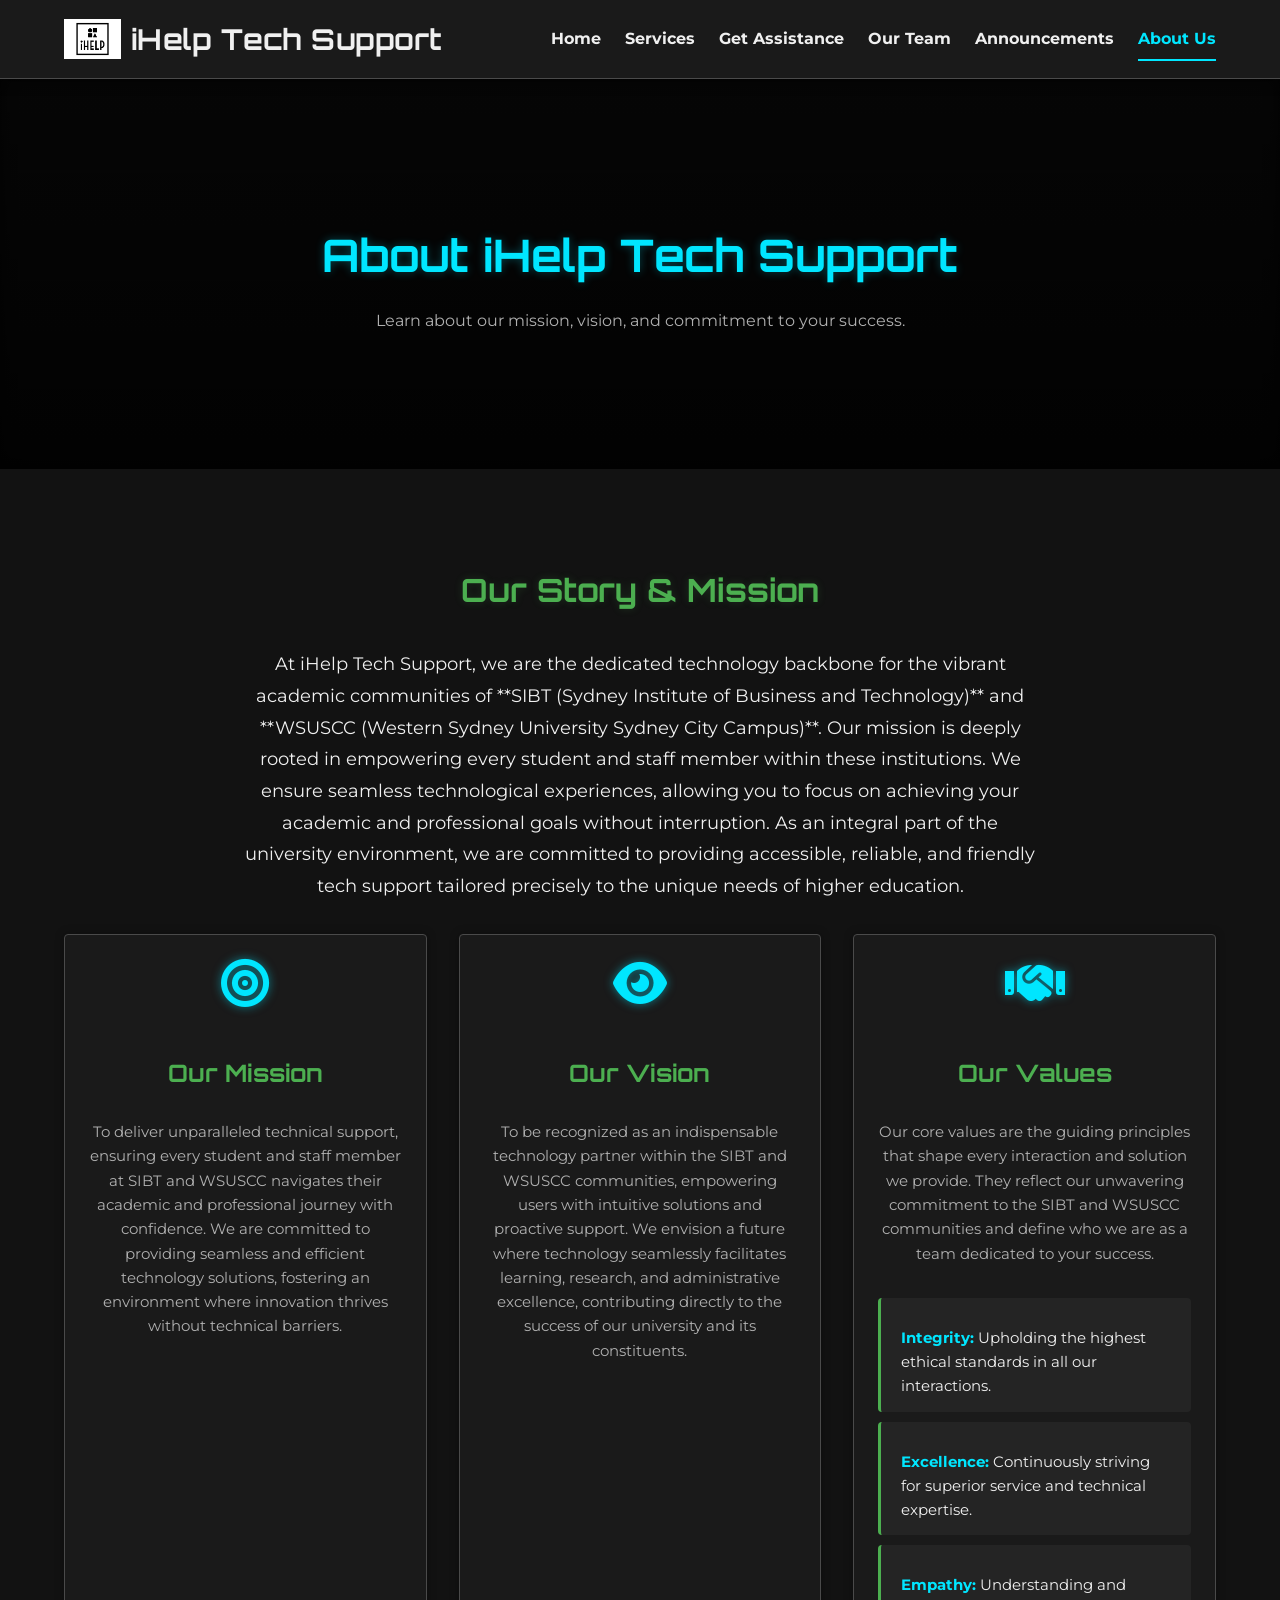
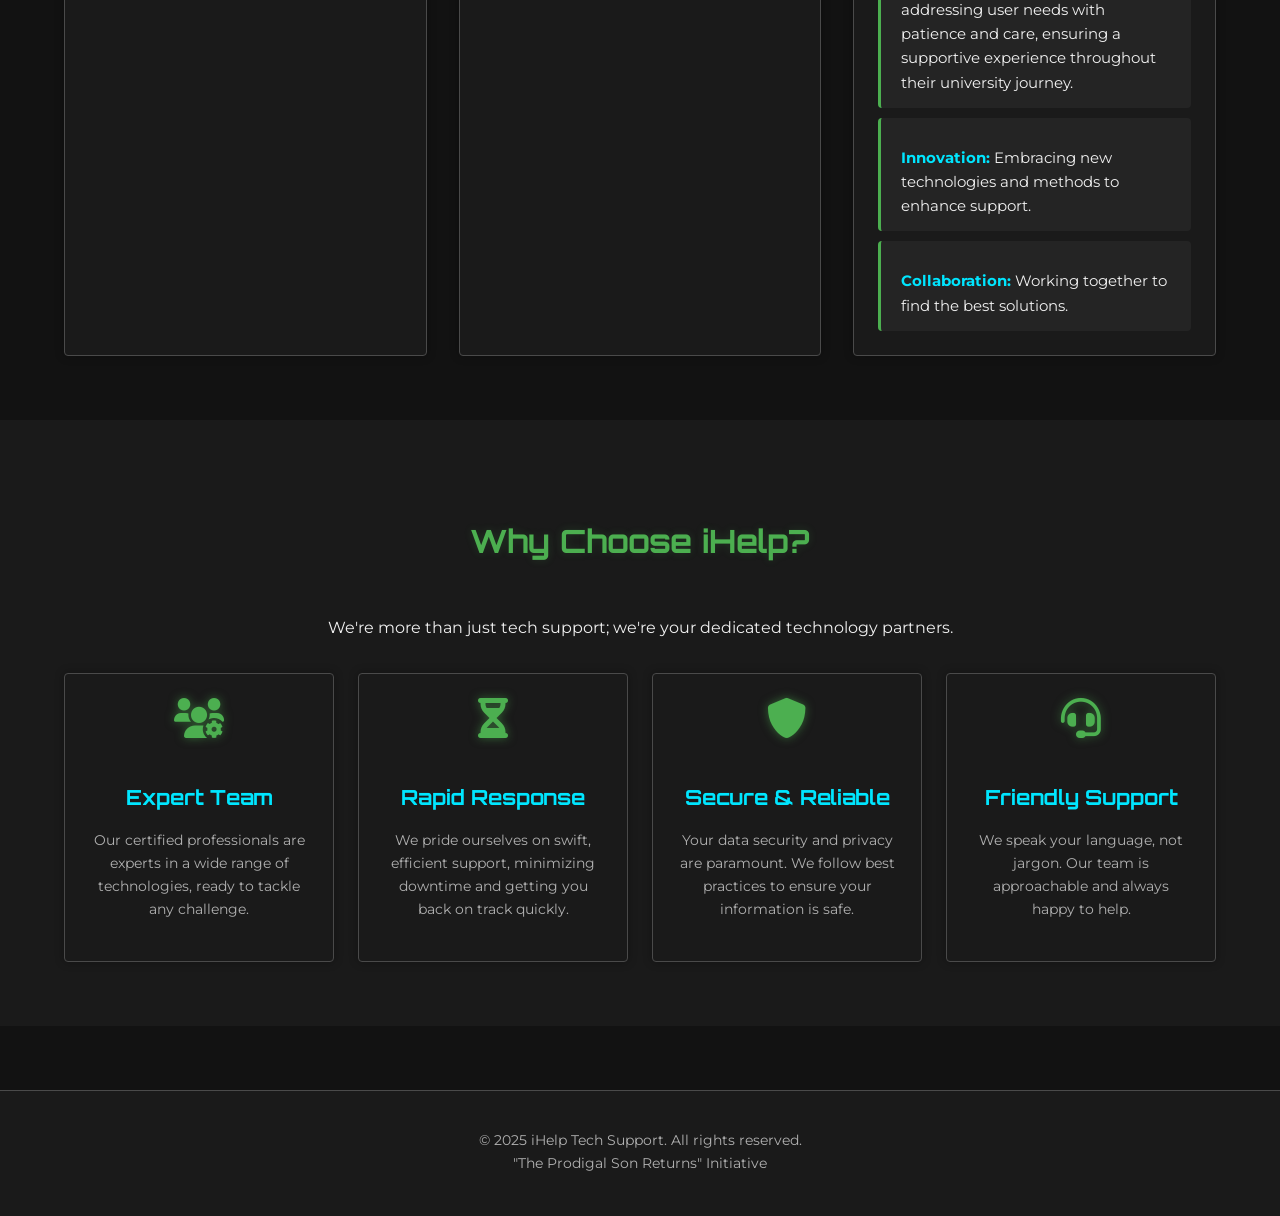
==== about.html @ b821021f "Initial upload of Mark 47 support tool" ====
<!DOCTYPE html>
<html lang="en">
<head>
    <meta charset="UTF-8">
    <meta name="viewport" content="width=device-width, initial-scale=1.0">
    <title>About Us - iHelp Tech Support</title>
    <link rel="stylesheet" href="css/style.css">
    <link href="https://fonts.googleapis.com/css2?family=Montserrat:wght@300;400;700&family=Orbitron:wght@400;700&display=swap" rel="stylesheet">
    <link rel="icon" href="img/favicon.png">
    <link rel="stylesheet" href="https://cdnjs.cloudflare.com/ajax/libs/font-awesome/6.0.0/css/all.min.css" integrity="sha512-9usAa10IRO0HhonpyAIVpjrylPvoDwiPUiKdWk5t3PyolY1cOd4DSE0Ga+ri4AuTroPR5aQvXU9xC6qOPnzFeg==" crossorigin="anonymous" referrerpolicy="no-referrer" />
</head>
<body>
    <header class="navbar">
        <div class="container">
            <div class="logo">
                <img src="img/ihelp-tech-support-logo.jpg" alt="iHelp Tech Support Logo">
                <h1>iHelp Tech Support</h1>
            </div>
            <nav>
                <ul>
                    <li><a href="index.html">Home</a></li>
                    <li><a href="services.html">Services</a></li>
                    <li><a href="get-assistance.html">Get Assistance</a></li>
                    <li><a href="team.html">Our Team</a></li>
                    <li><a href="announcements.html">Announcements</a></li>
                    <li><a href="about.html" class="active">About Us</a></li>
                </ul>
            </nav>
        </div>
    </header>

    <main>
        <section id="hero-about" class="hero-section small-hero">
            <div class="hero-content">
                <h2>About iHelp Tech Support</h2>
                <p>Learn about our mission, vision, and commitment to your success.</p>
            </div>
            <div class="hero-overlay"></div>
        </section>

        <section id="our-story" class="section-padded">
            <div class="container">
                <h3>Our Story & Mission</h3>
                <p class="text-center">
                    At iHelp Tech Support, we are the dedicated technology backbone for the vibrant academic communities of **SIBT (Sydney Institute of Business and Technology)** and **WSUSCC (Western Sydney University Sydney City Campus)**. Our mission is deeply rooted in empowering every student and staff member within these institutions. We ensure seamless technological experiences, allowing you to focus on achieving your academic and professional goals without interruption. As an integral part of the university environment, we are committed to providing accessible, reliable, and friendly tech support tailored precisely to the unique needs of higher education.
                </p>

                <div class="about-grid">
                    <div class="about-card">
                        <i class="fas fa-bullseye"></i>
                        <h4>Our Mission</h4>
                        <p>
                            To deliver unparalleled technical support, ensuring every student and staff member at SIBT and WSUSCC navigates their academic and professional journey with confidence. We are committed to providing seamless and efficient technology solutions, fostering an environment where innovation thrives without technical barriers.
                        </p>
                    </div>
                    <div class="about-card">
                        <i class="fas fa-eye"></i>
                        <h4>Our Vision</h4>
                        <p>
                            To be recognized as an indispensable technology partner within the SIBT and WSUSCC communities, empowering users with intuitive solutions and proactive support. We envision a future where technology seamlessly facilitates learning, research, and administrative excellence, contributing directly to the success of our university and its constituents.
                        </p>
                    </div>
                    <div class="about-card">
                        <i class="fas fa-handshake"></i>
                        <h4>Our Values</h4>
                        <p>
                            Our core values are the guiding principles that shape every interaction and solution we provide. They reflect our unwavering commitment to the SIBT and WSUSCC communities and define who we are as a team dedicated to your success.
                        </p>
                        <div class="values-list-container">
                            <div class="value-item">
                                <p><strong>Integrity:</strong> Upholding the highest ethical standards in all our interactions.</p>
                            </div>
                            <div class="value-item">
                                <p><strong>Excellence:</strong> Continuously striving for superior service and technical expertise.</p>
                            </div>
                            <div class="value-item">
                                <p><strong>Empathy:</strong> Understanding and addressing user needs with patience and care, ensuring a supportive experience throughout their university journey.</p>
                            </div>
                            <div class="value-item">
                                <p><strong>Innovation:</strong> Embracing new technologies and methods to enhance support.</p>
                            </div>
                            <div class="value-item">
                                <p><strong>Collaboration:</strong> Working together to find the best solutions.</p>
                            </div>
                        </div>
                    </div>
                </div>
            </div>
        </section>

        <section id="why-choose-us" class="section-padded bg-dark-secondary">
            <div class="container">
                <h3>Why Choose iHelp?</h3>
                <p class="text-center color-text-muted">
                    We're more than just tech support; we're your dedicated technology partners.
                </p>
                <div class="features-grid">
                    <div class="feature-item">
                        <i class="fas fa-users-cog"></i>
                        <h4>Expert Team</h4>
                        <p>Our certified professionals are experts in a wide range of technologies, ready to tackle any challenge.</p>
                    </div>
                    <div class="feature-item">
                        <i class="fas fa-hourglass-half"></i>
                        <h4>Rapid Response</h4>
                        <p>We pride ourselves on swift, efficient support, minimizing downtime and getting you back on track quickly.</p>
                    </div>
                    <div class="feature-item">
                        <i class="fas fa-shield-alt"></i>
                        <h4>Secure & Reliable</h4>
                        <p>Your data security and privacy are paramount. We follow best practices to ensure your information is safe.</p>
                    </div>
                    <div class="feature-item">
                        <i class="fas fa-headset"></i>
                        <h4>Friendly Support</h4>
                        <p>We speak your language, not jargon. Our team is approachable and always happy to help.</p>
                    </div>
                </div>
            </div>
        </section>
    </main>

    <footer>
        <div class="container">
            <p>&copy; 2025 iHelp Tech Support. All rights reserved. <br> "The Prodigal Son Returns" Initiative</p>
        </div>
    </footer>

    <script src="js/script.js"></script>
</body>
</html>
---- css/style.css ----
/* --- Global Styles & Variables (Mark 47 Theme - Original Colors) --- */
:root {
    /* --- Core Colors --- */
    --color-dark-primary: #121212; /* Very dark almost black */
    --color-dark-secondary: #1a1a1a; /* Slightly lighter dark for backgrounds */
    --color-metallic-accent: #4a4a4a; /* Dark metallic gray for borders/lines */

    --color-arc-reactor-blue: #00e6ff; /* Original bright blue */
    --color-repulsor-orange: #4CAF50; /* Changed from orange to a vibrant green */
    --color-danger: #AA0000; /* Darker red for errors */

    /* --- Text Colors --- */
    --color-text-light: #F0F0F0; /* Brighter white for main text */
    --color-text-muted: #B0B0B0; /* Slightly lighter gray for secondary text */

    /* --- Spacing & Sizing --- */
    --spacing-unit: 1rem; /* Base unit for padding, margins */
    --border-radius-sharp: 4px; /* Slightly rounded corners */
    --border-radius-pill: 50px; /* For pill-shaped elements */
}

/* --- General Body & Typography --- */
body {
    font-family: 'Montserrat', sans-serif;
    margin: 0;
    padding: 0;
    background-color: var(--color-dark-primary);
    color: var(--color-text-light);
    line-height: 1.6;
    overflow-x: hidden; /* Prevent horizontal scroll */
}

.container {
    width: 90%;
    max-width: 1200px;
    margin: 0 auto;
    padding: 0 var(--spacing-unit);
}

h1, h2, h3, h4, h5, h6 {
    font-family: 'Orbitron', sans-serif;
    color: var(--color-arc-reactor-blue);
    margin-bottom: var(--spacing-unit);
}

h2 { font-size: 2.5rem; }
h3 { font-size: 2rem; }
h4 { font-size: 1.5rem; }

p {
    margin-bottom: var(--spacing-unit);
}

a {
    color: var(--color-arc-reactor-blue);
    text-decoration: none;
    transition: color 0.3s ease;
}

a:hover {
    color: var(--color-repulsor-orange);
}

/* --- Buttons --- */
.btn {
    display: inline-block;
    padding: 0.8rem 1.8rem;
    border-radius: var(--border-radius-sharp);
    font-weight: bold;
    text-transform: uppercase;
    letter-spacing: 1px;
    transition: background-color 0.3s ease, color 0.3s ease, box-shadow 0.3s ease;
    margin-right: var(--spacing-unit);
    text-align: center;
    white-space: nowrap; /* Prevent button text from wrapping */
}

.btn.primary-btn {
    background-color: var(--color-repulsor-orange);
    color: var(--color-dark-primary);
    border: 1px solid var(--color-repulsor-orange);
}

.btn.primary-btn:hover {
    background-color: var(--color-dark-secondary);
    color: var(--color-repulsor-orange);
    box-shadow: 0 0 15px rgba(76, 175, 80, 0.4); /* Green glow */
}

.btn.secondary-btn {
    background-color: transparent;
    color: var(--color-arc-reactor-blue);
    border: 1px solid var(--color-arc-reactor-blue);
}

.btn.secondary-btn:hover {
    background-color: var(--color-arc-reactor-blue);
    color: var(--color-dark-primary);
    box-shadow: 0 0 15px rgba(0, 230, 255, 0.4); /* Original blue glow */
}

.btn.tertiary-btn {
    background-color: var(--color-dark-secondary);
    color: var(--color-text-light);
    border: 1px solid var(--color-metallic-accent);
}

.btn.tertiary-btn:hover {
    background-color: var(--color-metallic-accent);
    color: var(--color-text-light);
    box-shadow: 0 0 10px rgba(74, 74, 74, 0.5);
}

/* --- Navbar --- */
.navbar {
    background-color: var(--color-dark-secondary);
    padding: var(--spacing-unit) 0;
    border-bottom: 1px solid var(--color-metallic-accent);
    box-shadow: 0 2px 10px rgba(0, 0, 0, 0.5);
    position: sticky;
    top: 0;
    z-index: 1000; /* Ensure navbar stays on top */
}

.navbar .container {
    display: flex;
    justify-content: space-between;
    align-items: center;
}

.navbar .logo {
    display: flex;
    align-items: center;
    gap: 10px;
}

.navbar .logo img {
    height: 40px; /* Adjust logo size */
    width: auto;
}

.navbar .logo h1 {
    color: var(--color-text-light);
    font-size: 1.8rem;
    margin: 0;
    letter-spacing: 0.5px;
}

.navbar nav ul {
    list-style: none;
    margin: 0;
    padding: 0;
    display: flex;
    gap: calc(var(--spacing-unit) * 1.5);
}

.navbar nav ul li a {
    color: var(--color-text-light);
    font-weight: bold;
    padding: 0.5rem 0;
    position: relative;
}

.navbar nav ul li a::after {
    content: '';
    position: absolute;
    width: 0;
    height: 2px;
    bottom: -5px;
    left: 0;
    background-color: var(--color-arc-reactor-blue);
    transition: width 0.3s ease;
}

.navbar nav ul li a:hover::after,
.navbar nav ul li a.active::after {
    width: 100%;
}

.navbar nav ul li a.active {
    color: var(--color-arc-reactor-blue);
}


/* --- Hero Sections --- */
.hero-section {
    position: relative;
    color: var(--color-text-light);
    text-align: center;
    padding: 100px 0; /* Default padding for large hero */
    height: 60vh; /* Make hero section fill viewport height */
    display: flex;
    align-items: center;
    justify-content: center;
    overflow: hidden;
    background: url('../img/hero-bg.jpg') no-repeat center center/cover; /* Default background */
    box-shadow: inset 0 -5px 15px rgba(0, 0, 0, 0.7);
}

.hero-overlay {
    position: absolute;
    top: 0;
    left: 0;
    width: 100%;
    height: 100%;
    background: linear-gradient(rgba(0, 0, 0, 0.7), rgba(0, 0, 0, 0.9));
    z-index: 1;
    overflow: hidden; /* Ensure animation doesn't spill out */
}

.hero-animation-layer {
    position: absolute;
    top: 0;
    left: 0;
    width: 100%;
    height: 100%;
    background: radial-gradient(circle at center, rgba(0, 230, 255, 0.1) 0%, transparent 70%); /* Subtle blue glow */
    animation: pulseGlow 4s infinite alternate; /* Apply animation */
    z-index: -1; /* Place behind the gradient overlay so it shows through subtly */
}

@keyframes pulseGlow {
    0% { transform: scale(1); opacity: 0.8; }
    100% { transform: scale(1.1); opacity: 0.6; }
}

.hero-content {
    position: relative;
    z-index: 2;
    max-width: 800px;
}

.hero-content h2 {
    font-size: 3.5rem;
    color: var(--color-arc-reactor-blue);
    margin-bottom: var(--spacing-unit);
    text-shadow: 0 0 10px rgba(0, 230, 255, 0.3);
}

.hero-content p {
    font-size: 1.2rem;
    color: var(--color-text-muted);
    margin-bottom: calc(var(--spacing-unit) * 2);
}

/* Small Hero for inner pages */
.hero-section.small-hero {
    height: 30vh; /* Shorter height for inner page heroes */
    padding: 60px 0;
}

.hero-section.small-hero .hero-content h2 {
    font-size: 2.8rem;
}

.hero-section.small-hero .hero-content p {
    font-size: 1rem;
}


/* --- Sections --- */
.section-padded {
    padding: calc(var(--spacing-unit) * 4) 0;
}

.section-padded h3 {
    text-align: center;
    margin-bottom: calc(var(--spacing-unit) * 3);
    color: var(--color-repulsor-orange);
    text-shadow: 0 0 8px rgba(76, 175, 80, 0.2); /* Green shadow */
}

.bg-dark-secondary {
    background-color: var(--color-dark-secondary);
}

/* --- Homepage Specific Styles --- */
.hero-buttons {
    display: flex;
    justify-content: center;
    gap: var(--spacing-unit);
}

.info-cards {
    display: grid;
    grid-template-columns: repeat(auto-fit, minmax(280px, 1fr));
    gap: calc(var(--spacing-unit) * 2);
    margin-top: calc(var(--spacing-unit) * 2);
}

.info-card {
    background-color: var(--color-dark-secondary);
    border: 1px solid var(--color-metallic-accent);
    border-radius: var(--border-radius-sharp);
    padding: calc(var(--spacing-unit) * 1.5);
    box-shadow: 0 0 10px rgba(0, 0, 0, 0.3);
    text-align: center;
    transition: transform 0.3s ease, box-shadow 0.3s ease;
}

.info-card:hover {
    transform: translateY(-5px);
    box-shadow: 0 5px 20px rgba(0, 230, 255, 0.2);
}

.info-card i {
    font-size: 3rem;
    color: var(--color-repulsor-orange);
    margin-bottom: var(--spacing-unit);
    filter: drop-shadow(0 0 5px rgba(76, 175, 80, 0.5)); /* Green drop shadow */
}

.info-card h4 {
    color: var(--color-arc-reactor-blue);
    margin-bottom: 0.5rem;
}

.info-card p {
    color: var(--color-text-muted);
    margin-bottom: 0; /* Remove default paragraph margin */
}

.latest-announcements-preview {
    margin-top: calc(var(--spacing-unit) * 2);
    display: grid;
    grid-template-columns: repeat(auto-fit, minmax(280px, 1fr));
    gap: calc(var(--spacing-unit) * 2);
}

.announcement-preview-item {
    background-color: var(--color-dark-secondary);
    border: 1px solid var(--color-metallic-accent);
    border-radius: var(--border-radius-sharp);
    padding: calc(var(--spacing-unit) * 1.5);
    box-shadow: 0 0 10px rgba(0, 0, 0, 0.3);
    transition: transform 0.2s ease, box-shadow 0.2s ease;
}

.announcement-preview-item:hover {
    transform: translateY(-3px);
    box-shadow: 0 5px 20px rgba(0, 230, 255, 0.2);
}

.announcement-preview-item .date {
    display: block;
    font-size: 0.8rem;
    color: var(--color-text-muted);
    margin-bottom: 0.5rem;
}

.announcement-preview-item h5 {
    color: var(--color-arc-reactor-blue);
    margin-bottom: 0.5rem;
    font-size: 1.2rem;
}

.announcement-preview-item p {
    font-size: 0.9rem;
    color: var(--color-text-light);
    margin-bottom: var(--spacing-unit);
}

/* --- Services Page Specific Styles --- */
.service-grid {
    display: grid;
    grid-template-columns: repeat(auto-fit, minmax(280px, 1fr));
    gap: calc(var(--spacing-unit) * 2);
    margin-top: calc(var(--spacing-unit) * 2);
}

.service-card {
    background-color: var(--color-dark-secondary);
    border: 1px solid var(--color-metallic-accent);
    border-radius: var(--border-radius-sharp);
    padding: calc(var(--spacing-unit) * 1.5);
    box-shadow: 0 0 10px rgba(0, 0, 0, 0.3);
    text-align: center;
    transition: transform 0.3s ease, box-shadow 0.3s ease;
    display: flex;
    flex-direction: column;
    justify-content: space-between;
}

.service-card:hover {
    transform: translateY(-5px);
    box-shadow: 0 5px 20px rgba(0, 230, 255, 0.2);
}

.service-card h4 {
    color: var(--color-arc-reactor-blue);
    margin-bottom: 0.75rem;
}

.service-card p {
    color: var(--color-text-muted);
    font-size: 0.95rem;
    flex-grow: 1; /* Ensures buttons align at bottom */
    margin-bottom: calc(var(--spacing-unit) * 1.5);
}

/* --- Team Page Specific Styles --- */
.team-grid {
    display: grid;
    grid-template-columns: repeat(auto-fit, minmax(250px, 1fr)); /* Responsive grid */
    gap: calc(var(--spacing-unit) * 2);
    margin-top: calc(var(--spacing-unit) * 2);
}

.team-member {
    background-color: var(--color-dark-secondary);
    border: 1px solid var(--color-metallic-accent);
    border-radius: var(--border-radius-sharp);
    padding: calc(var(--spacing-unit) * 1.5);
    box-shadow: 0 0 10px rgba(0, 0, 0, 0.3);
    text-align: center;
    transition: transform 0.3s ease, box-shadow 0.3s ease;
}

.team-member:hover {
    transform: translateY(-5px);
    box-shadow: 0 5px 20px rgba(0, 230, 255, 0.2);
}

.team-member img {
    width: 150px; /* Adjust as needed */
    height: 150px; /* Adjust as needed */
    border-radius: 50%; /* Circular images */
    object-fit: cover; /* Ensure images fill the circle */
    margin-bottom: var(--spacing-unit);
}

.team-member h4 {
    color: var(--color-arc-reactor-blue);
    margin-bottom: 0.5rem;
}

.team-member .designation {
    color: var(--color-text-muted);
    font-size: 0.9rem;
    margin-bottom: var(--spacing-unit);
}

.team-member .contact-links {
    display: flex;
    justify-content: center;
    gap: var(--spacing-unit);
}

.team-member .contact-links a {
    color: var(--color-metallic-accent);
    font-size: 1.5rem; /* Adjust icon size */
    transition: color 0.3s ease;
}

.team-member .contact-links a:hover {
    color: var(--color-repulsor-orange);
}


/* --- Announcements Page Specific Styles --- */
.announcement-list {
    margin-top: calc(var(--spacing-unit) * 2);
}

.announcement-item {
    background-color: var(--color-dark-secondary);
    border: 1px solid var(--color-metallic-accent);
    border-radius: var(--border-radius-sharp);
    padding: calc(var(--spacing-unit) * 1.5);
    margin-bottom: calc(var(--spacing-unit) * 2); /* Space between announcements */
    box-shadow: 0 0 10px rgba(0, 0, 0, 0.3);
    transition: transform 0.2s ease, box-shadow 0.2s ease;
}

.announcement-item:hover {
    transform: translateY(-3px);
    box-shadow: 0 5px 20px rgba(0, 230, 255, 0.2);
}

.announcement-item .announcement-date {
    display: block;
    font-size: 0.85rem;
    color: var(--color-text-muted);
    margin-bottom: 0.5rem;
}

.announcement-item h5 {
    color: var(--color-arc-reactor-blue);
    margin-bottom: 0.5rem;
    font-size: 1.2rem;
}

.announcement-item p {
    font-size: 0.9rem;
    color: var(--color-text-light);
    margin-bottom: var(--spacing-unit);
}

.announcement-item .read-more {
    display: inline-block;
    color: var(--color-arc-reactor-blue);
    font-weight: bold;
    font-size: 0.9rem;
    text-transform: uppercase;
    letter-spacing: 0.05em;
    transition: color 0.3s ease;
}

.announcement-item .read-more:hover {
    color: var(--color-repulsor-orange);
}

/* --- Get Assistance Page Specific Styles --- */
.contact-grid {
    display: grid;
    grid-template-columns: repeat(auto-fit, minmax(280px, 1fr)); /* Responsive grid for contact methods */
    gap: calc(var(--spacing-unit) * 2);
    margin-top: calc(var(--spacing-unit) * 2);
    text-align: center;
}

.contact-card {
    background-color: var(--color-dark-secondary);
    border: 1px solid var(--color-metallic-accent);
    border-radius: var(--border-radius-sharp);
    padding: calc(var(--spacing-unit) * 2);
    box-shadow: 0 0 10px rgba(0, 0, 0, 0.3);
    transition: transform 0.3s ease, box-shadow 0.3s ease;
    display: flex;
    flex-direction: column;
    justify-content: space-between;
    align-items: center;
}

.contact-card:hover {
    transform: translateY(-5px);
    box-shadow: 0 5px 20px rgba(0, 230, 255, 0.2);
}

.contact-card .icon-large {
    font-size: 3rem;
    color: var(--color-arc-reactor-blue);
    margin-bottom: var(--spacing-unit);
    filter: drop-shadow(0 0 5px rgba(0, 230, 255, 0.5));
}

.contact-card h4 {
    color: var(--color-repulsor-orange);
    margin-bottom: 0.75rem;
}

.contact-card p {
    color: var(--color-text-muted);
    font-size: 0.95rem;
    flex-grow: 1; /* Allow content to push button down */
    margin-bottom: calc(var(--spacing-unit) * 1.5);
}

.contact-card .btn {
    width: auto; /* Allow button to size naturally */
    min-width: 150px;
    margin-right: 0; /* Override general btn margin */
}

/* --- Footer --- */
footer {
    background-color: var(--color-dark-secondary);
    color: var(--color-text-muted);
    text-align: center;
    padding: calc(var(--spacing-unit) * 1.5) 0;
    border-top: 1px solid var(--color-metallic-accent);
    margin-top: calc(var(--spacing-unit) * 4);
    font-size: 0.9rem;
}

/* --- Responsive Adjustments --- */
@media (max-width: 768px) {
    .navbar .container {
        flex-direction: column;
        text-align: center;
    }

    .navbar .logo {
        margin-bottom: var(--spacing-unit);
    }

    .navbar nav ul {
        flex-direction: column;
        gap: calc(var(--spacing-unit) / 2);
    }

    .hero-content h2 {
        font-size: 2.5rem;
    }

    .hero-content p {
        font-size: 1rem;
    }

    .hero-section.small-hero .hero-content h2 {
        font-size: 2rem;
    }

    .hero-section.small-hero .hero-content p {
        font-size: 0.9rem;
    }

    .btn {
        width: 100%; /* Full width buttons on small screens */
        margin-right: 0;
        margin-bottom: var(--spacing-unit);
    }

    .hero-buttons {
        flex-direction: column;
        gap: 0; /* Buttons already have margin-bottom now */
    }

    .info-cards, .service-grid, .team-grid, .contact-grid {
        grid-template-columns: 1fr; /* Stack on smaller screens */
    }
}

/* --- Email Modal Styles --- */
.modal {
    display: none; /* Hidden by default */
    position: fixed; /* Stay in place */
    z-index: 1000; /* Sit on top */
    left: 0;
    top: 0;
    width: 100%; /* Full width */
    height: 100%; /* Full height */
    overflow: auto; /* Enable scroll if needed */
    background-color: rgba(0,0,0,0.7); /* Black w/ opacity */
    display: flex; /* Use flexbox for centering */
    align-items: center; /* Center vertically */
    justify-content: center; /* Center horizontally */
}

.modal-content {
    background-color: #2a2a2a; /* Dark background */
    margin: auto;
    padding: 30px;
    border: 1px solid #444;
    width: 90%; /* Adjust width as needed */
    max-width: 500px; /* Max width for larger screens */
    border-radius: 8px;
    box-shadow: 0 5px 15px rgba(0,0,0,0.5);
    position: relative;
    color: #eee; /* Light text */
    text-align: center;
}

.modal-content h3 {
    color: #4CAF50; /* Primary green */
    margin-bottom: 20px;
    font-size: 1.8em;
}

.modal-content p {
    margin-bottom: 15px;
    font-size: 0.95em;
    color: #bbb;
}

.close-button {
    color: #aaa;
    float: right;
    font-size: 30px;
    font-weight: bold;
    position: absolute;
    top: 10px;
    right: 20px;
    cursor: pointer;
}

.close-button:hover,
.close-button:focus {
    color: #fff;
    text-decoration: none;
    cursor: pointer;
}

.modal-options {
    display: flex;
    flex-direction: column;
    gap: 10px; /* Space between buttons */
    margin-top: 20px;
}

.modal-btn {
    background-color: #4CAF50; /* Primary green */
    color: white;
    padding: 12px 20px;
    border: none;
    border-radius: 5px;
    cursor: pointer;
    font-size: 1.1em;
    transition: background-color 0.3s ease;
    display: flex;
    align-items: center;
    justify-content: center;
    gap: 10px;
}

.modal-btn:hover {
    background-color: #45a049;
}

.webmail-btn {
    background-color: #007bff; /* A blue for webmail */
}

.webmail-btn:hover {
    background-color: #0056b3;
}

.webmail-icon {
    height: 1.2em; /* Adjust icon size */
    width: auto;
    margin-right: 5px;
}

.copy-email-btn {
    background-color: #6c757d; /* Gray for copy */
}

.copy-email-btn:hover {
    background-color: #5a6268;
}

.modal-options hr {
    border: none;
    border-top: 1px solid #444;
    margin: 20px 0;
}
/* --- Network Support Page Styling (Corrected Variables) --- */

.login-detail-card {
    background-color: var(--color-dark-secondary);
    border-radius: 8px;
    padding: 25px;
    margin-bottom: 25px; /* Spacing between cards */
    box-shadow: 0 4px 8px rgba(0, 0, 0, 0.2); /* Subtle shadow for depth */
    transition: transform 0.3s ease, box-shadow 0.3s ease;
}

.login-detail-card:hover {
    transform: translateY(-5px); /* Slight lift on hover */
    box-shadow: 0 6px 12px rgba(0, 0, 0, 0.3);
}

.login-detail-card h4 {
    color: var(--color-arc-reactor-blue);
    margin-top: 0;
    margin-bottom: 20px;
    font-size: 1.6em;
    border-bottom: 2px solid var(--color-repulsor-orange); /* Green border */
    padding-bottom: 10px;
}

.login-detail-card p {
    font-size: 1.1em;
    line-height: 1.6;
    margin-bottom: 10px; /* Space between paragraphs */
    color: var(--color-text-light);
}

.login-detail-card p strong {
    color: var(--color-repulsor-orange); /* Green strong text */
    font-weight: 700; /* Ensure strong is bold */
    min-width: 120px; /* Give labels a minimum width for alignment if needed */
    display: inline-block; /* Helps with alignment for short labels */
}

.login-detail-card p i {
    color: var(--color-arc-reactor-blue);
    margin-right: 10px;
    font-size: 1.2em; /* Slightly larger icons */
}

/* --- About Us Page Specific Styles --- */

.text-center {
    text-align: center;
}

.about-grid {
    display: grid;
    grid-template-columns: repeat(auto-fit, minmax(280px, 1fr));
    gap: calc(var(--spacing-unit) * 2);
    margin-top: calc(var(--spacing-unit) * 2);
    text-align: center; /* Center content within grid items */
}

.about-card {
    background-color: var(--color-dark-secondary);
    border: 1px solid var(--color-metallic-accent);
    border-radius: var(--border-radius-sharp);
    padding: calc(var(--spacing-unit) * 1.5);
    box-shadow: 0 0 10px rgba(0, 0, 0, 0.3);
    transition: transform 0.3s ease, box-shadow 0.3s ease;
    display: flex;
    flex-direction: column; /* Stack content vertically */
    align-items: center; /* Center items horizontally within the card */
}

.about-card:hover {
    transform: translateY(-5px);
    /* Use the blue accent color for hover effect, consistent with other cards */
    box-shadow: 0 5px 20px rgba(0, 230, 255, 0.2);
}

.about-card i {
    font-size: 3rem;
    color: var(--color-arc-reactor-blue); /* Consistent blue for icons */
    margin-bottom: var(--spacing-unit);
    filter: drop-shadow(0 0 5px rgba(0, 230, 255, 0.5)); /* Blue glow for icons */
}

.about-card h4 {
    color: var(--color-repulsor-orange); /* Green for headings */
    margin-bottom: 0.75rem;
    font-size: 1.5rem;
}

.about-card p {
    color: var(--color-text-muted);
    font-size: 0.95rem;
    margin-bottom: var(--spacing-unit);
    flex-grow: 1; /* Allows text to push lists/buttons down */
}

.about-card ul {
    list-style: none; /* Remove default bullet points */
    padding: 0;
    margin-top: var(--spacing-unit);
    text-align: left; /* Align list items left */
    width: 100%; /* Take full width of card */
}

.about-card ul li {
    background-color: rgba(74, 74, 74, 0.2); /* Slightly lighter background for list items */
    padding: 0.5rem 1rem;
    margin-bottom: 0.5rem;
    border-radius: var(--border-radius-sharp);
    font-size: 0.9rem;
    color: var(--color-text-light);
    border-left: 3px solid var(--color-repulsor-orange); /* Green accent bar */
}

.about-card ul li strong {
    color: var(--color-arc-reactor-blue); /* Blue for strong text in list */
}

.features-grid {
    display: grid;
    grid-template-columns: repeat(auto-fit, minmax(250px, 1fr));
    gap: calc(var(--spacing-unit) * 1.5);
    margin-top: calc(var(--spacing-unit) * 2);
}

.feature-item {
    background-color: var(--color-dark-secondary);
    border: 1px solid var(--color-metallic-accent);
    border-radius: var(--border-radius-sharp);
    padding: calc(var(--spacing-unit) * 1.5);
    box-shadow: 0 0 10px rgba(0, 0, 0, 0.3);
    text-align: center;
    transition: transform 0.3s ease, box-shadow 0.3s ease;
}

.feature-item:hover {
    transform: translateY(-5px);
    box-shadow: 0 5px 20px rgba(76, 175, 80, 0.2); /* Green glow on hover */
}

.feature-item i {
    font-size: 2.5rem;
    color: var(--color-repulsor-orange); /* Green for icons */
    margin-bottom: var(--spacing-unit);
    filter: drop-shadow(0 0 5px rgba(76, 175, 80, 0.5)); /* Green glow for icons */
}

.feature-item h4 {
    color: var(--color-arc-reactor-blue); /* Blue for headings */
    margin-bottom: 0.5rem;
    font-size: 1.3rem;
}

.feature-item p {
    color: var(--color-text-muted);
    font-size: 0.9rem;
}

/* Ensure the heading of the first section stays centered and green */
#our-story h3 {
    color: var(--color-repulsor-orange);
    text-align: center;
    margin-bottom: calc(var(--spacing-unit) * 2);
}

/* Specific styling for the intro paragraph in Our Story */
#our-story .text-center {
    max-width: 800px;
    margin-left: auto;
    margin-right: auto;
    font-size: 1.1rem;
    line-height: 1.8;
    color: var(--color-text-light); /* Make it more prominent */
}

/* Updated styles for .values-list-container and .value-item */
.values-list-container {
    width: 100%;
    margin-top: var(--spacing-unit);
    display: flex;
    flex-direction: column; /* Stacks them vertically */
    gap: 10px; /* Space between each value item */
}

.value-item {
    background-color: rgba(74, 74, 74, 0.2); /* Slightly lighter background for the item */
    padding: 0.8rem 1.2rem;
    border-radius: var(--border-radius-sharp);
    border-left: 3px solid var(--color-repulsor-orange); /* Green accent bar on the left */
    text-align: left; /* Align text within the item */
}

.value-item p {
    margin-bottom: 0; /* Remove default paragraph margin */
    font-size: 0.95rem;
    color: var(--color-text-light);
}

.value-item p strong {
    color: var(--color-arc-reactor-blue); /* Blue for the strong value name */
}
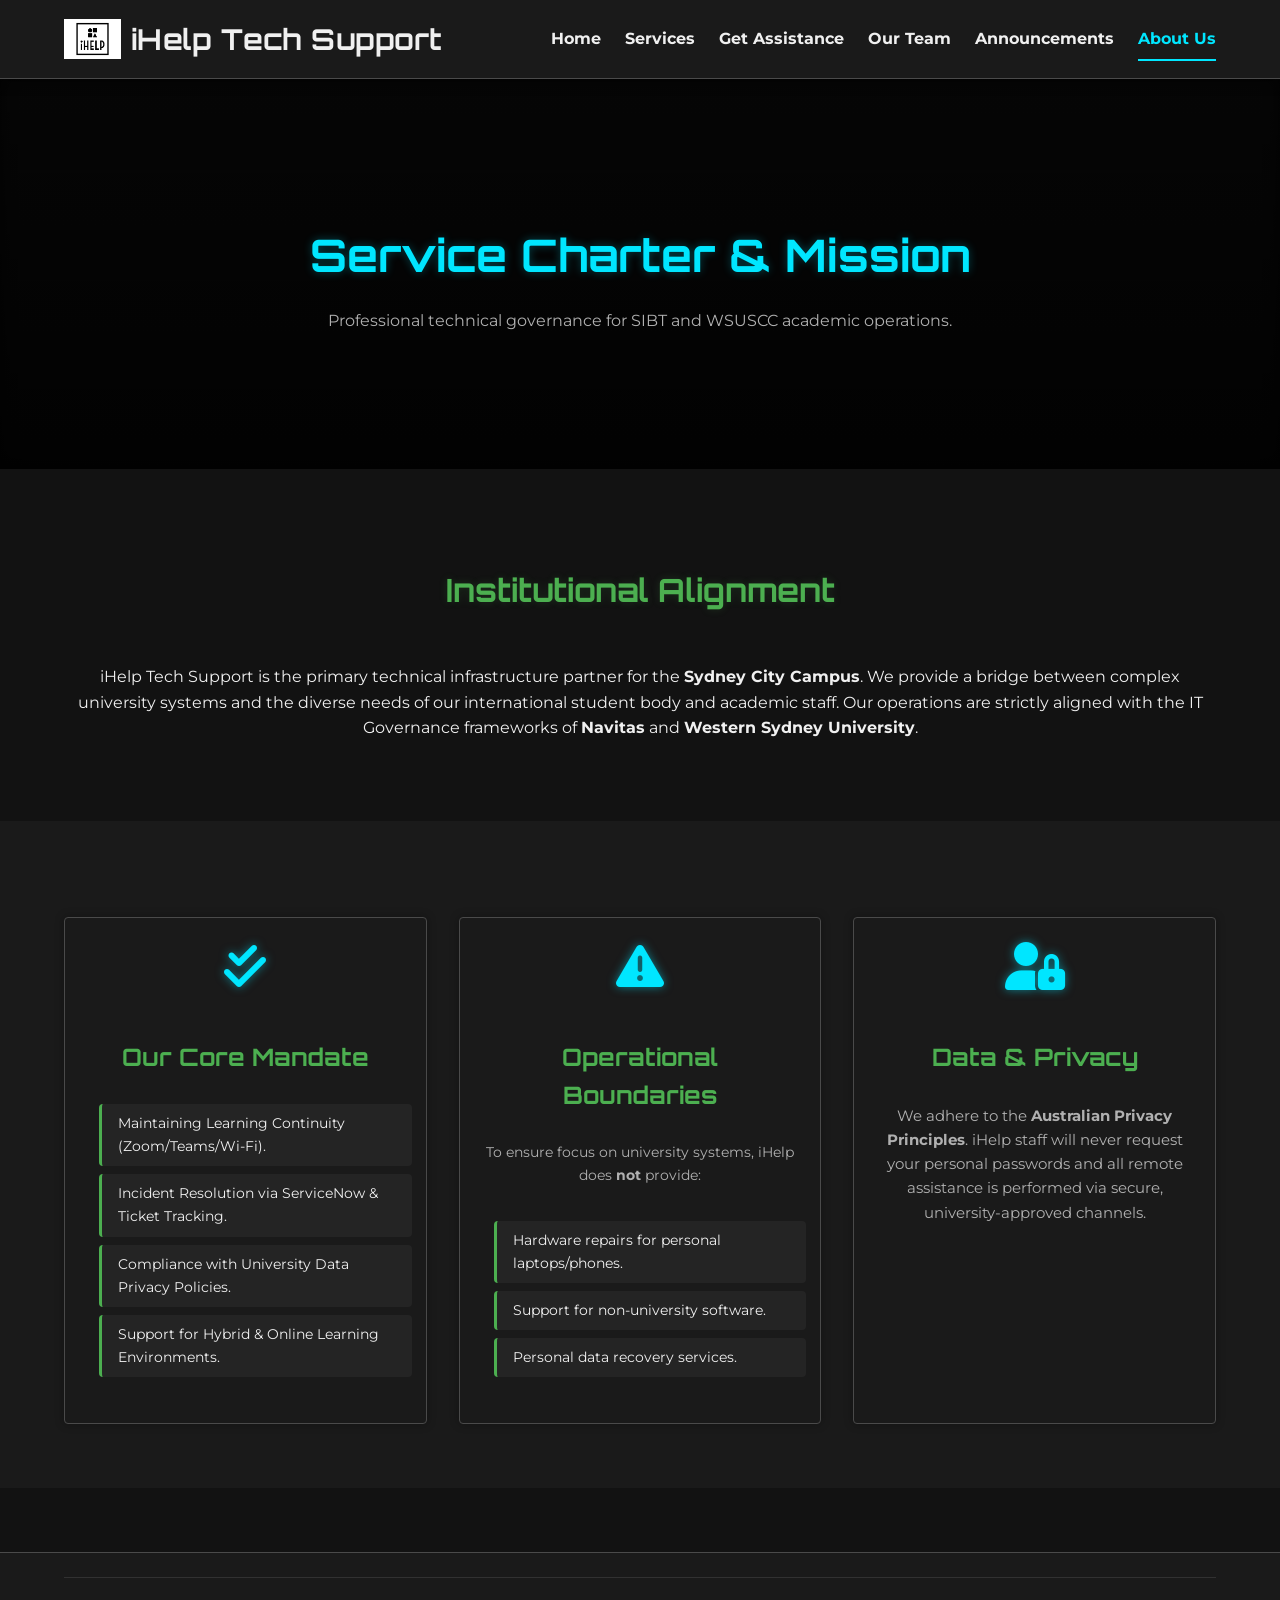
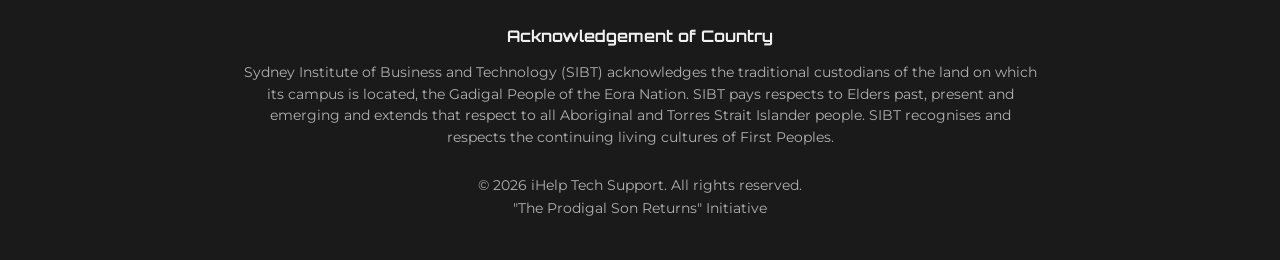
==== commit 235a306d: "Update About Us with university policies and Acknowledgement of Country" ====
--- a/about.html
+++ b/about.html
@@ -1,131 +1,173 @@
-<!DOCTYPE html>
+<!doctype html>
 <html lang="en">
-<head>
-    <meta charset="UTF-8">
-    <meta name="viewport" content="width=device-width, initial-scale=1.0">
+  <head>
+    <meta charset="UTF-8" />
+    <meta name="viewport" content="width=device-width, initial-scale=1.0" />
     <title>About Us - iHelp Tech Support</title>
-    <link rel="stylesheet" href="css/style.css">
-    <link href="https://fonts.googleapis.com/css2?family=Montserrat:wght@300;400;700&family=Orbitron:wght@400;700&display=swap" rel="stylesheet">
-    <link rel="icon" href="img/favicon.png">
-    <link rel="stylesheet" href="https://cdnjs.cloudflare.com/ajax/libs/font-awesome/6.0.0/css/all.min.css" integrity="sha512-9usAa10IRO0HhonpyAIVpjrylPvoDwiPUiKdWk5t3PyolY1cOd4DSE0Ga+ri4AuTroPR5aQvXU9xC6qOPnzFeg==" crossorigin="anonymous" referrerpolicy="no-referrer" />
-</head>
-<body>
+    <link rel="stylesheet" href="css/style.css" />
+    <link
+      href="https://fonts.googleapis.com/css2?family=Montserrat:wght@300;400;700&family=Orbitron:wght@400;700&display=swap"
+      rel="stylesheet"
+    />
+    <link rel="icon" href="img/favicon.png" />
+    <link
+      rel="stylesheet"
+      href="https://cdnjs.cloudflare.com/ajax/libs/font-awesome/6.0.0/css/all.min.css"
+    />
+  </head>
+  <body>
     <header class="navbar">
-        <div class="container">
-            <div class="logo">
-                <img src="img/ihelp-tech-support-logo.jpg" alt="iHelp Tech Support Logo">
-                <h1>iHelp Tech Support</h1>
-            </div>
-            <nav>
-                <ul>
-                    <li><a href="index.html">Home</a></li>
-                    <li><a href="services.html">Services</a></li>
-                    <li><a href="get-assistance.html">Get Assistance</a></li>
-                    <li><a href="team.html">Our Team</a></li>
-                    <li><a href="announcements.html">Announcements</a></li>
-                    <li><a href="about.html" class="active">About Us</a></li>
-                </ul>
-            </nav>
+      <div class="container">
+        <div class="logo">
+          <img
+            src="img/ihelp-tech-support-logo.jpg"
+            alt="iHelp Tech Support Logo"
+          />
+          <h1>iHelp Tech Support</h1>
         </div>
+        <nav>
+          <ul>
+            <li><a href="index.html">Home</a></li>
+            <li><a href="services.html">Services</a></li>
+            <li><a href="get-assistance.html">Get Assistance</a></li>
+            <li><a href="team.html">Our Team</a></li>
+            <li><a href="announcements.html">Announcements</a></li>
+            <li><a href="about.html" class="active">About Us</a></li>
+          </ul>
+        </nav>
+      </div>
     </header>
 
     <main>
-        <section id="hero-about" class="hero-section small-hero">
-            <div class="hero-content">
-                <h2>About iHelp Tech Support</h2>
-                <p>Learn about our mission, vision, and commitment to your success.</p>
+      <section id="hero-about" class="hero-section small-hero">
+        <div class="hero-content">
+          <h2>Service Charter & Mission</h2>
+          <p>
+            Professional technical governance for SIBT and WSUSCC academic
+            operations.
+          </p>
+        </div>
+        <div class="hero-overlay"></div>
+      </section>
+
+      <section class="section-padded">
+        <div class="container">
+          <h3>Institutional Alignment</h3>
+          <p class="text-center">
+            iHelp Tech Support is the primary technical infrastructure partner
+            for the <strong>Sydney City Campus</strong>. We provide a bridge
+            between complex university systems and the diverse needs of our
+            international student body and academic staff. Our operations are
+            strictly aligned with the IT Governance frameworks of
+            <strong>Navitas</strong> and
+            <strong>Western Sydney University</strong>.
+          </p>
+        </div>
+      </section>
+
+      <section class="section-padded bg-dark-secondary">
+        <div class="container">
+          <div class="about-grid">
+            <div class="about-card">
+              <i class="fas fa-check-double"></i>
+              <h4>Our Core Mandate</h4>
+              <ul
+                style="
+                  text-align: left;
+                  font-size: 0.9rem;
+                  color: var(--color-text-muted);
+                  padding-left: 20px;
+                "
+              >
+                <li>Maintaining Learning Continuity (Zoom/Teams/Wi-Fi).</li>
+                <li>Incident Resolution via ServiceNow & Ticket Tracking.</li>
+                <li>Compliance with University Data Privacy Policies.</li>
+                <li>Support for Hybrid & Online Learning Environments.</li>
+              </ul>
             </div>
-            <div class="hero-overlay"></div>
-        </section>
 
-        <section id="our-story" class="section-padded">
-            <div class="container">
-                <h3>Our Story & Mission</h3>
-                <p class="text-center">
-                    At iHelp Tech Support, we are the dedicated technology backbone for the vibrant academic communities of **SIBT (Sydney Institute of Business and Technology)** and **WSUSCC (Western Sydney University Sydney City Campus)**. Our mission is deeply rooted in empowering every student and staff member within these institutions. We ensure seamless technological experiences, allowing you to focus on achieving your academic and professional goals without interruption. As an integral part of the university environment, we are committed to providing accessible, reliable, and friendly tech support tailored precisely to the unique needs of higher education.
-                </p>
+            <div class="about-card">
+              <i class="fas fa-exclamation-triangle"></i>
+              <h4>Operational Boundaries</h4>
+              <p style="font-size: 0.9rem">
+                To ensure focus on university systems, iHelp does
+                <strong>not</strong> provide:
+              </p>
+              <ul
+                style="
+                  text-align: left;
+                  font-size: 0.9rem;
+                  color: var(--color-text-muted);
+                  padding-left: 20px;
+                "
+              >
+                <li>Hardware repairs for personal laptops/phones.</li>
+                <li>Support for non-university software.</li>
+                <li>Personal data recovery services.</li>
+              </ul>
+            </div>
 
-                <div class="about-grid">
-                    <div class="about-card">
-                        <i class="fas fa-bullseye"></i>
-                        <h4>Our Mission</h4>
-                        <p>
-                            To deliver unparalleled technical support, ensuring every student and staff member at SIBT and WSUSCC navigates their academic and professional journey with confidence. We are committed to providing seamless and efficient technology solutions, fostering an environment where innovation thrives without technical barriers.
-                        </p>
-                    </div>
-                    <div class="about-card">
-                        <i class="fas fa-eye"></i>
-                        <h4>Our Vision</h4>
-                        <p>
-                            To be recognized as an indispensable technology partner within the SIBT and WSUSCC communities, empowering users with intuitive solutions and proactive support. We envision a future where technology seamlessly facilitates learning, research, and administrative excellence, contributing directly to the success of our university and its constituents.
-                        </p>
-                    </div>
-                    <div class="about-card">
-                        <i class="fas fa-handshake"></i>
-                        <h4>Our Values</h4>
-                        <p>
-                            Our core values are the guiding principles that shape every interaction and solution we provide. They reflect our unwavering commitment to the SIBT and WSUSCC communities and define who we are as a team dedicated to your success.
-                        </p>
-                        <div class="values-list-container">
-                            <div class="value-item">
-                                <p><strong>Integrity:</strong> Upholding the highest ethical standards in all our interactions.</p>
-                            </div>
-                            <div class="value-item">
-                                <p><strong>Excellence:</strong> Continuously striving for superior service and technical expertise.</p>
-                            </div>
-                            <div class="value-item">
-                                <p><strong>Empathy:</strong> Understanding and addressing user needs with patience and care, ensuring a supportive experience throughout their university journey.</p>
-                            </div>
-                            <div class="value-item">
-                                <p><strong>Innovation:</strong> Embracing new technologies and methods to enhance support.</p>
-                            </div>
-                            <div class="value-item">
-                                <p><strong>Collaboration:</strong> Working together to find the best solutions.</p>
-                            </div>
-                        </div>
-                    </div>
-                </div>
+            <div class="about-card">
+              <i class="fas fa-user-lock"></i>
+              <h4>Data & Privacy</h4>
+              <p>
+                We adhere to the <strong>Australian Privacy Principles</strong>.
+                iHelp staff will never request your personal passwords and all
+                remote assistance is performed via secure, university-approved
+                channels.
+              </p>
             </div>
-        </section>
-
-        <section id="why-choose-us" class="section-padded bg-dark-secondary">
-            <div class="container">
-                <h3>Why Choose iHelp?</h3>
-                <p class="text-center color-text-muted">
-                    We're more than just tech support; we're your dedicated technology partners.
-                </p>
-                <div class="features-grid">
-                    <div class="feature-item">
-                        <i class="fas fa-users-cog"></i>
-                        <h4>Expert Team</h4>
-                        <p>Our certified professionals are experts in a wide range of technologies, ready to tackle any challenge.</p>
-                    </div>
-                    <div class="feature-item">
-                        <i class="fas fa-hourglass-half"></i>
-                        <h4>Rapid Response</h4>
-                        <p>We pride ourselves on swift, efficient support, minimizing downtime and getting you back on track quickly.</p>
-                    </div>
-                    <div class="feature-item">
-                        <i class="fas fa-shield-alt"></i>
-                        <h4>Secure & Reliable</h4>
-                        <p>Your data security and privacy are paramount. We follow best practices to ensure your information is safe.</p>
-                    </div>
-                    <div class="feature-item">
-                        <i class="fas fa-headset"></i>
-                        <h4>Friendly Support</h4>
-                        <p>We speak your language, not jargon. Our team is approachable and always happy to help.</p>
-                    </div>
-                </div>
-            </div>
-        </section>
+          </div>
+        </div>
+      </section>
     </main>
 
     <footer>
-        <div class="container">
-            <p>&copy; 2025 iHelp Tech Support. All rights reserved. <br> "The Prodigal Son Returns" Initiative</p>
+      <div class="container">
+        <div
+          class="acknowledgement"
+          style="
+            border-top: 1px solid rgba(255, 255, 255, 0.1);
+            padding-top: 25px;
+            margin-bottom: 25px;
+            text-align: center;
+          "
+        >
+          <h4
+            style="
+              color: var(--color-text-light);
+              font-size: 1rem;
+              margin-bottom: 12px;
+              font-family: &quot;Orbitron&quot;, sans-serif;
+            "
+          >
+            Acknowledgement of Country
+          </h4>
+          <p
+            style="
+              font-size: 0.85rem;
+              color: var(--color-text-muted);
+              line-height: 1.6;
+              max-width: 800px;
+              margin: 0 auto;
+            "
+          >
+            Sydney Institute of Business and Technology (SIBT) acknowledges the
+            traditional custodians of the land on which its campus is located,
+            the Gadigal People of the Eora Nation. SIBT pays respects to Elders
+            past, present and emerging and extends that respect to all
+            Aboriginal and Torres Strait Islander people. SIBT recognises and
+            respects the continuing living cultures of First Peoples.
+          </p>
         </div>
+
+        <p>
+          &copy; 2026 iHelp Tech Support. All rights reserved. <br />
+          "The Prodigal Son Returns" Initiative
+        </p>
+      </div>
     </footer>
 
     <script src="js/script.js"></script>
-</body>
-</html>+  </body>
+</html>
